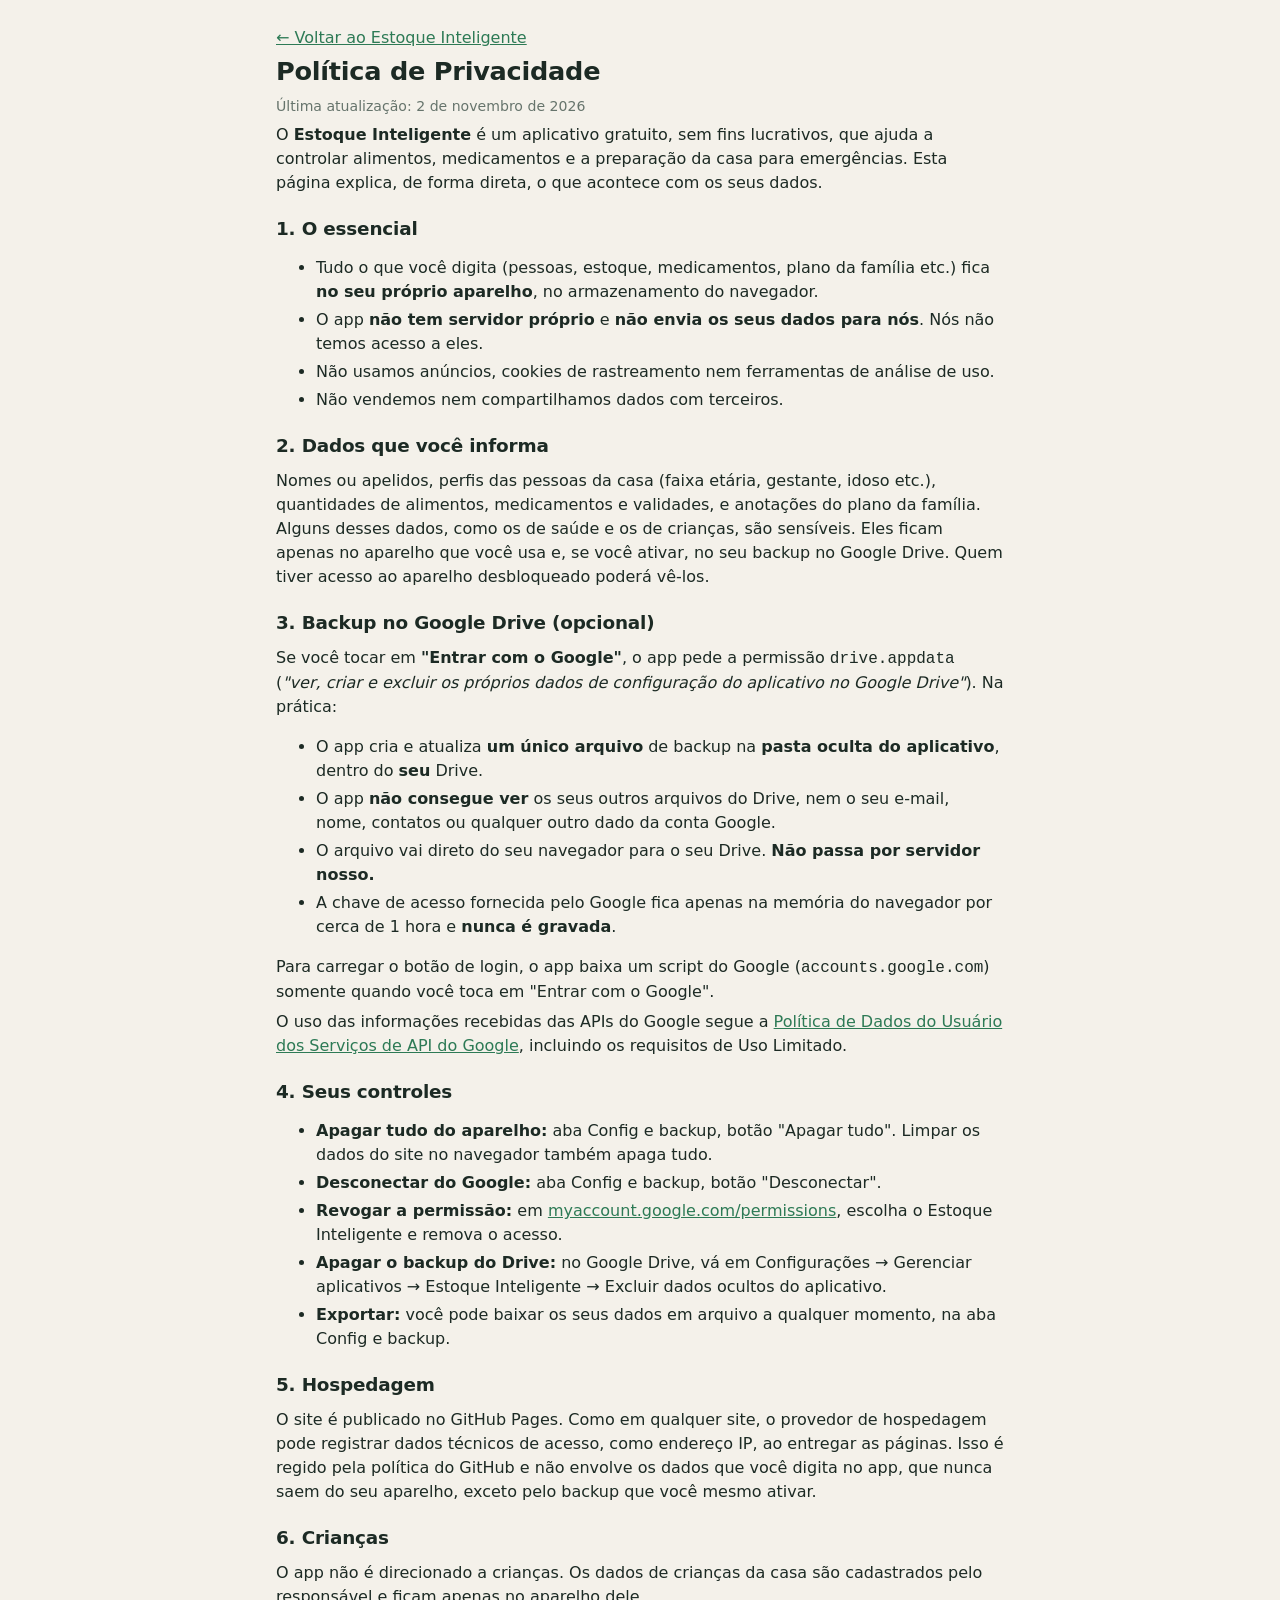
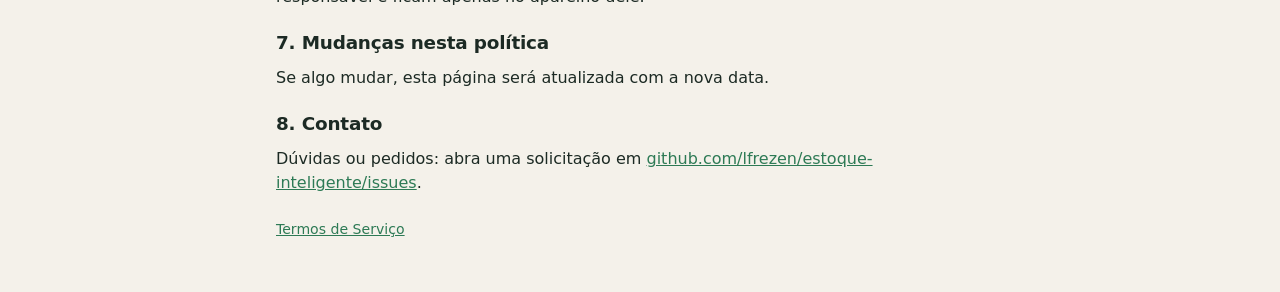
==== privacidade.html @ 289d7f4d "Páginas de Política de Privacidade e Termos de Serviço - privacidade.html e termos.html, em portuguê" ====
<!doctype html>
<html lang="pt-BR">
<head>
<meta charset="utf-8">
<meta name="viewport" content="width=device-width, initial-scale=1">
<title>Política de Privacidade · Estoque Inteligente</title>
<meta name="description" content="Como o Estoque Inteligente trata os seus dados: tudo fica no seu aparelho, e o backup no Google Drive é opcional.">
<link rel="stylesheet" href="css/style.css">
<style>.doc{max-width:760px;margin:0 auto;padding:20px 16px 48px}.doc h1{font-size:1.6rem}.doc h2{font-size:1.15rem;margin-top:22px}.doc li{margin:4px 0}.doc a{color:var(--brand)}</style>
</head>
<body>
<main class="doc">
<p><a href="./">← Voltar ao Estoque Inteligente</a></p>
<h1>Política de Privacidade</h1>
<p class="muted">Última atualização: 2 de novembro de 2026</p>

<p>O <b>Estoque Inteligente</b> é um aplicativo gratuito, sem fins lucrativos, que ajuda a controlar alimentos, medicamentos e a preparação da casa para emergências. Esta página explica, de forma direta, o que acontece com os seus dados.</p>

<h2>1. O essencial</h2>
<ul>
  <li>Tudo o que você digita (pessoas, estoque, medicamentos, plano da família etc.) fica <b>no seu próprio aparelho</b>, no armazenamento do navegador.</li>
  <li>O app <b>não tem servidor próprio</b> e <b>não envia os seus dados para nós</b>. Nós não temos acesso a eles.</li>
  <li>Não usamos anúncios, cookies de rastreamento nem ferramentas de análise de uso.</li>
  <li>Não vendemos nem compartilhamos dados com terceiros.</li>
</ul>

<h2>2. Dados que você informa</h2>
<p>Nomes ou apelidos, perfis das pessoas da casa (faixa etária, gestante, idoso etc.), quantidades de alimentos, medicamentos e validades, e anotações do plano da família. Alguns desses dados, como os de saúde e os de crianças, são sensíveis. Eles ficam apenas no aparelho que você usa e, se você ativar, no seu backup no Google Drive. Quem tiver acesso ao aparelho desbloqueado poderá vê-los.</p>

<h2>3. Backup no Google Drive (opcional)</h2>
<p>Se você tocar em <b>"Entrar com o Google"</b>, o app pede a permissão <code>drive.appdata</code> (<i>"ver, criar e excluir os próprios dados de configuração do aplicativo no Google Drive"</i>). Na prática:</p>
<ul>
  <li>O app cria e atualiza <b>um único arquivo</b> de backup na <b>pasta oculta do aplicativo</b>, dentro do <b>seu</b> Drive.</li>
  <li>O app <b>não consegue ver</b> os seus outros arquivos do Drive, nem o seu e-mail, nome, contatos ou qualquer outro dado da conta Google.</li>
  <li>O arquivo vai direto do seu navegador para o seu Drive. <b>Não passa por servidor nosso.</b></li>
  <li>A chave de acesso fornecida pelo Google fica apenas na memória do navegador por cerca de 1 hora e <b>nunca é gravada</b>.</li>
</ul>
<p>Para carregar o botão de login, o app baixa um script do Google (<code>accounts.google.com</code>) somente quando você toca em "Entrar com o Google".</p>
<p>O uso das informações recebidas das APIs do Google segue a <a href="https://developers.google.com/terms/api-services-user-data-policy" rel="noopener">Política de Dados do Usuário dos Serviços de API do Google</a>, incluindo os requisitos de Uso Limitado.</p>

<h2>4. Seus controles</h2>
<ul>
  <li><b>Apagar tudo do aparelho:</b> aba Config e backup, botão "Apagar tudo". Limpar os dados do site no navegador também apaga tudo.</li>
  <li><b>Desconectar do Google:</b> aba Config e backup, botão "Desconectar".</li>
  <li><b>Revogar a permissão:</b> em <a href="https://myaccount.google.com/permissions" rel="noopener">myaccount.google.com/permissions</a>, escolha o Estoque Inteligente e remova o acesso.</li>
  <li><b>Apagar o backup do Drive:</b> no Google Drive, vá em Configurações → Gerenciar aplicativos → Estoque Inteligente → Excluir dados ocultos do aplicativo.</li>
  <li><b>Exportar:</b> você pode baixar os seus dados em arquivo a qualquer momento, na aba Config e backup.</li>
</ul>

<h2>5. Hospedagem</h2>
<p>O site é publicado no GitHub Pages. Como em qualquer site, o provedor de hospedagem pode registrar dados técnicos de acesso, como endereço IP, ao entregar as páginas. Isso é regido pela política do GitHub e não envolve os dados que você digita no app, que nunca saem do seu aparelho, exceto pelo backup que você mesmo ativar.</p>

<h2>6. Crianças</h2>
<p>O app não é direcionado a crianças. Os dados de crianças da casa são cadastrados pelo responsável e ficam apenas no aparelho dele.</p>

<h2>7. Mudanças nesta política</h2>
<p>Se algo mudar, esta página será atualizada com a nova data.</p>

<h2>8. Contato</h2>
<p>Dúvidas ou pedidos: abra uma solicitação em <a href="https://github.com/lfrezen/estoque-inteligente/issues" rel="noopener">github.com/lfrezen/estoque-inteligente/issues</a>.</p>

<p class="muted" style="margin-top:24px"><a href="termos.html">Termos de Serviço</a></p>
</main>
</body>
</html>
---- css/style.css ----
:root {
  --bg: #f4f1ea; --bg2: #ebe7dc; --card: #ffffff; --ink: #1c2a24; --muted: #66746c; --line: #e6e1d4;
  --brand: #2d7a55; --brand-2: #1f5a3e; --brand-soft: #e3f1e9; --brand-ink: #ffffff;
  --accent: #e0a23b; --ok: #2d7a55; --warn: #c98512; --bad: #c4423a; --info: #2f6db2;
  --ok-soft: #e3f1e9; --warn-soft: #fbf0d9; --bad-soft: #fae6e3; --info-soft: #e4eefa;
  --bar: #ece8dc; --shadow: 0 1px 2px rgba(28,42,36,.05), 0 6px 18px rgba(28,42,36,.06);
  --r: 16px;
}
@media (prefers-color-scheme: dark) {
  :root { --bg: #101613; --bg2: #18201c; --card: #19211d; --ink: #e8eee9; --muted: #93a39a; --line: #2a352f;
    --brand: #4fb184; --brand-2: #3a9a6e; --brand-soft: #1d3228; --brand-ink: #08130d; --accent: #e8b550;
    --ok: #55b98b; --warn: #e5a93f; --bad: #ee7b72; --info: #7db3ec;
    --ok-soft: #1b3126; --warn-soft: #382d14; --bad-soft: #3a1f1c; --info-soft: #1a2a3d;
    --bar: #26312b; --shadow: 0 1px 2px rgba(0,0,0,.3), 0 6px 18px rgba(0,0,0,.25); }
}
* { box-sizing: border-box; }
html { scroll-behavior: smooth; }
body { margin: 0; background: var(--bg); color: var(--ink); font: 16px/1.5 system-ui, -apple-system, "Segoe UI", Roboto, sans-serif; -webkit-font-smoothing: antialiased; }

/* Cabeçalho */
.top { position: sticky; top: 0; z-index: 20; background: linear-gradient(135deg, var(--brand-2), var(--brand)); color: #fff; padding: 12px 16px 14px; box-shadow: var(--shadow); }
.top-in { max-width: 980px; margin: 0 auto; display: flex; align-items: center; justify-content: space-between; gap: 12px; flex-wrap: wrap; }
.brand { display: flex; align-items: center; gap: 10px; font-size: 1.15rem; letter-spacing: -.01em; }
.brand .logo { width: 36px; height: 36px; border-radius: 10px; background: rgba(255,255,255,.18); display: grid; place-items: center; font-size: 1.3rem; }
.brand small { display: block; font-size: .72rem; opacity: .8; font-weight: 400; letter-spacing: .02em; }
.seg { display: inline-flex; background: rgba(0,0,0,.2); border-radius: 99px; padding: 3px; gap: 2px; }
.seg button { border: 0; background: transparent; color: rgba(255,255,255,.85); font: inherit; font-size: .85rem; padding: 6px 12px; border-radius: 99px; cursor: pointer; transition: background .15s; }
.seg button[aria-pressed="true"] { background: #fff; color: var(--brand-2); font-weight: 700; }
.tabs { display: flex; gap: 6px; overflow-x: auto; padding: 10px 12px; background: var(--bg); scrollbar-width: none; }
.tabs::-webkit-scrollbar { display: none; }
.tabs-in { display: flex; gap: 6px; max-width: 980px; margin: 0 auto; width: 100%; }
.tabs button { flex: 0 0 auto; border: 1px solid var(--line); background: var(--card); color: var(--muted); padding: 7px 13px; border-radius: 99px; font: inherit; font-size: .9rem; cursor: pointer; transition: all .15s; white-space: nowrap; }
.tabs button:hover { color: var(--ink); }
.tabs button[aria-selected="true"] { background: var(--brand); border-color: var(--brand); color: var(--brand-ink); font-weight: 600; }

main { max-width: 980px; margin: 0 auto; padding: 8px 16px 24px; outline: none; animation: fade .25s ease; }
@keyframes fade { from { opacity: 0; transform: translateY(4px); } to { opacity: 1; transform: none; } }
@media (prefers-reduced-motion: reduce) { main { animation: none; } html { scroll-behavior: auto; } }
h1, h2, h3 { line-height: 1.25; margin: 0 0 8px; letter-spacing: -.01em; }
h2 { font-size: 1.35rem; margin: 8px 0 12px; }
h3 { font-size: 1.02rem; }
p { margin: 6px 0; }

/* Cartões */
.card { background: var(--card); border: 1px solid var(--line); border-radius: var(--r); padding: 18px; margin-bottom: 16px; box-shadow: var(--shadow); }
.card > h3:first-child { display: flex; align-items: center; gap: 8px; }
.grid { display: grid; gap: 12px; grid-template-columns: repeat(auto-fit, minmax(210px, 1fr)); margin-bottom: 16px; }
.muted { color: var(--muted); font-size: .88rem; }

/* Hero do painel */
.hero { display: grid; grid-template-columns: auto 1fr; gap: 22px; align-items: center; background: linear-gradient(160deg, var(--card), var(--brand-soft)); }
.ring { position: relative; width: 168px; height: 168px; }
.ring svg { transform: rotate(-90deg); width: 100%; height: 100%; }
.ring .trk { stroke: var(--bar); } .ring .val { stroke: var(--brand); transition: stroke-dashoffset .6s ease; stroke-linecap: round; }
.ring.warn .val { stroke: var(--warn); } .ring.bad .val { stroke: var(--bad); }
.ring .mid { position: absolute; inset: 0; display: grid; place-content: center; text-align: center; }
.ring .mid b { font-size: 2.3rem; line-height: 1; letter-spacing: -.03em; }
.ring .mid span { font-size: .78rem; color: var(--muted); }
.hero h2 { margin: 0 0 4px; font-size: 1.3rem; }
.chips { display: flex; flex-wrap: wrap; gap: 6px; margin-top: 10px; }
.chip { font-size: .8rem; padding: 3px 10px; border-radius: 99px; background: var(--bg2); color: var(--muted); }
@media (max-width: 560px) { .hero { grid-template-columns: 1fr; justify-items: center; text-align: center; } .chips { justify-content: center; } }

/* KPIs */
.kpi { background: var(--card); border: 1px solid var(--line); border-radius: var(--r); padding: 14px 16px; box-shadow: var(--shadow); position: relative; overflow: hidden; }
.kpi::before { content: ""; position: absolute; left: 0; top: 0; bottom: 0; width: 4px; background: var(--ok); }
.kpi.warn::before { background: var(--warn); } .kpi.bad::before { background: var(--bad); }
.kpi .ic { font-size: 1.3rem; }
.kpi .l { color: var(--muted); font-size: .82rem; }
.kpi .v { font-size: 1.7rem; font-weight: 750; line-height: 1.15; letter-spacing: -.02em; margin: 2px 0; }
.kpi.ok .v { color: var(--ok); } .kpi.warn .v { color: var(--warn); } .kpi.bad .v { color: var(--bad); }

/* Barras */
.bar { height: 10px; background: var(--bar); border-radius: 99px; overflow: hidden; }
.bar > i { display: block; height: 100%; background: var(--brand); border-radius: 99px; transition: width .5s ease; }
.bar.bad > i { background: var(--bad); } .bar.warn > i { background: var(--warn); }

/* Tabelas */
table { width: 100%; border-collapse: collapse; font-size: .92rem; }
th, td { text-align: left; padding: 10px 8px; border-bottom: 1px solid var(--line); vertical-align: middle; }
tbody tr:last-child td { border-bottom: 0; }
tbody tr:hover { background: var(--bg); }
th { color: var(--muted); font-weight: 600; font-size: .74rem; text-transform: uppercase; letter-spacing: .05em; }
td.num, th.num { text-align: right; font-variant-numeric: tabular-nums; }
.scroll { overflow-x: auto; margin: 0 -4px; padding: 0 4px; }
.fname { display: flex; align-items: center; gap: 10px; }
.fname .em { font-size: 1.35rem; width: 32px; height: 32px; display: grid; place-items: center; background: var(--bg2); border-radius: 10px; flex: 0 0 auto; }

/* Formulários */
label { display: block; font-size: .8rem; color: var(--muted); margin-bottom: 3px; font-weight: 500; }
input, select, button { font: inherit; }
input, select { width: 100%; padding: 9px 11px; border: 1px solid var(--line); border-radius: 10px; background: var(--bg); color: var(--ink); transition: border-color .15s, box-shadow .15s; }
input:focus, select:focus { outline: none; border-color: var(--brand); box-shadow: 0 0 0 3px var(--brand-soft); }
td input { padding: 5px 8px; }
button:focus-visible, .tabs button:focus-visible, .seg button:focus-visible { outline: 2px solid var(--accent); outline-offset: 2px; }
.form { display: grid; gap: 12px; grid-template-columns: repeat(auto-fit, minmax(150px, 1fr)); align-items: end; }
.btn { background: var(--brand); color: var(--brand-ink); border: 0; border-radius: 10px; padding: 10px 16px; cursor: pointer; font-weight: 650; transition: filter .15s, transform .05s; }
.btn:hover { filter: brightness(1.08); } .btn:active { transform: translateY(1px); }
.btn.sec { background: transparent; color: var(--ink); border: 1px solid var(--line); }
.btn.del { background: transparent; color: var(--bad); border: 1px solid var(--line); padding: 4px 10px; font-weight: 500; }
.btn.del:hover { background: var(--bad-soft); }
.tag { display: inline-block; padding: 1px 9px; border-radius: 99px; font-size: .74rem; background: var(--brand-soft); color: var(--brand); font-weight: 600; }
.tag.src { background: var(--info-soft); color: var(--info); } .tag.est { background: var(--bg2); color: var(--muted); }

/* Sugestões */
.sug { display: flex; gap: 12px; padding: 12px 14px; margin: 8px 0; border-radius: 12px; background: var(--info-soft); }
.sug .ic { font-size: 1.2rem; line-height: 1.4; }
.sug b { display: block; }
.sug.alto { background: var(--bad-soft); } .sug.medio { background: var(--warn-soft); } .sug.ok { background: var(--ok-soft); }
.empty { color: var(--muted); padding: 28px 12px; text-align: center; background: var(--card); border: 1px dashed var(--line); border-radius: var(--r); }
.empty big { display: block; font-size: 2.2rem; margin-bottom: 6px; }
.row2 { display: grid; gap: 16px; grid-template-columns: repeat(auto-fit, minmax(300px, 1fr)); }
.row2 > .card { margin-bottom: 0; }
.row2 { margin-bottom: 16px; }
.flex { display: flex; gap: 8px; flex-wrap: wrap; align-items: center; }
.between { justify-content: space-between; }
.disclaimer { border-radius: 12px; padding: 10px 14px; font-size: .88rem; margin: 12px 0 0; background: var(--warn-soft); }
.meal { margin-bottom: 10px; }
.menu-day { display: grid; grid-template-columns: 64px 1fr; gap: 14px; }
.menu-day .dnum { background: var(--brand-soft); color: var(--brand); border-radius: 12px; display: grid; place-content: center; text-align: center; font-weight: 700; line-height: 1.1; }
.menu-day .dnum small { font-weight: 500; font-size: .7rem; }
.foot { max-width: 980px; margin: 0 auto; padding: 8px 16px 40px; color: var(--muted); font-size: .78rem; text-align: center; }
@media (max-width: 560px) {
  main { padding: 4px 12px 20px; } .grid { grid-template-columns: 1fr 1fr; gap: 10px; } .kpi { padding: 12px; } .kpi .v { font-size: 1.35rem; }
  .seg { width: 100%; } .seg button { flex: 1; padding: 6px 4px; font-size: .8rem; }
}

/* Macronutrientes */
.macro-wrap { display: grid; grid-template-columns: 150px 1fr; gap: 20px; align-items: center; margin-top: 8px; }
.donut { position: relative; width: 150px; height: 150px; }
.donut svg { width: 100%; height: 100%; }
.donut .mid { position: absolute; inset: 0; display: grid; place-content: center; text-align: center; }
.donut .mid b { font-size: 1.35rem; line-height: 1.1; } .donut .mid span { font-size: .7rem; color: var(--muted); }
.macro-list { display: grid; gap: 14px; }
.macro .bar { margin: 6px 0 4px; }
.macro .dot { display: inline-block; width: 10px; height: 10px; border-radius: 50%; margin-right: 6px; }
.macro .src { font-size: .8rem; }
@media (max-width: 560px) { .macro-wrap { grid-template-columns: 1fr; justify-items: center; } .macro-list { width: 100%; } }

/* Seletor com busca */
.combo { position: relative; }
.combo ul { position: absolute; z-index: 30; left: 0; right: 0; top: calc(100% + 4px); max-height: 320px; overflow-y: auto; margin: 0; padding: 4px; list-style: none; background: var(--card); border: 1px solid var(--line); border-radius: 12px; box-shadow: 0 10px 30px rgba(0,0,0,.18); }
.combo li[role=option] { display: flex; align-items: center; gap: 10px; padding: 7px 8px; border-radius: 8px; cursor: pointer; }
.combo li[role=option] small { display: block; color: var(--muted); font-size: .74rem; }
.combo li[aria-selected=true] { background: var(--brand-soft); }
.combo .em { font-size: 1.2rem; width: 30px; height: 30px; display: grid; place-items: center; background: var(--bg2); border-radius: 8px; flex: 0 0 auto; }
.combo .none, .combo .more { padding: 8px; color: var(--muted); font-size: .9rem; } .combo .none .btn, .combo .more .btn { margin-top: 6px; width: 100%; }
tbody tr[hidden] { display: none; }
@media (max-width: 560px) { .combo { grid-column: 1 / -1; } }

/* ---------- Relatório para imprimir ---------- */
.rel-sheet { background: #fff; color: #111; border: 1px solid var(--line); border-radius: 12px; padding: 16px; margin-bottom: 18px; overflow-x: auto; }
.rel-sheet h1 { font-size: 1.25rem; margin: 0 0 2px; color: #111; }
.rel-head { display: flex; justify-content: space-between; align-items: flex-start; gap: 16px; flex-wrap: wrap; margin-bottom: 10px; }
.rel-sheet .rs { font-size: .8rem; color: #444; }
.rel-kpis { display: flex; gap: 8px; }
.rk { border: 1.5px solid #222; border-radius: 6px; padding: 4px 10px; min-width: 112px; }
.rk .rl { font-size: .7rem; color: #444; } .rk .rv { font-size: 1.15rem; font-weight: 800; line-height: 1.15; } .rk .rs { font-size: .68rem; }
.rel-t { width: 100%; border-collapse: collapse; font-size: .78rem; table-layout: fixed; color: #111; }
.rel-t th, .rel-t td { border: 1px solid #777; padding: 3px 5px; vertical-align: middle; background: #fff; color: #111; text-transform: none; letter-spacing: 0; }
.rel-t th { background: #e9e9e9; font-size: .7rem; text-align: center; font-weight: 700; }
.rel-t td.c { text-align: center; } .rel-t small { color: #444; font-size: .66rem; }
.rel-t tr.grp td { background: #f0f0f0; font-weight: 700; font-size: .72rem; padding: 2px 6px; }
.rel-t td.rest { height: 8mm; } .rel-t tbody.g { break-inside: avoid; page-break-inside: avoid; }
.rel-t td.bx { line-height: 1; padding: 3px; }
.rel-t.menu td { vertical-align: top; font-size: .74rem; line-height: 1.35; height: 16mm; }
.rel-t.menu th:first-child { width: 8%; }
.box { display: inline-block; width: 4.3mm; height: 4.3mm; border: 1px solid #222; margin: 0 .4mm .4mm 0; font-size: 5px; line-height: 4.3mm; text-align: center; color: #888; font-style: normal; vertical-align: middle; }
.box.big { width: 7mm; height: 7mm; display: block; margin: 1px auto 0; }
.rel-foot { font-size: .74rem; margin-top: 8px; color: #333; }
.cal-grid { display: grid; grid-template-columns: repeat(10, 1fr); gap: 3px; }
.cal { border: 1px solid #555; border-radius: 4px; padding: 2px 3px; min-height: 14.5mm; font-size: .7rem; text-align: center; background: #fff; color: #111; position: relative; }
.cal b { font-size: .85rem; display: block; line-height: 1.1; } .cal span { color: #555; font-size: .62rem; display: block; }
.cal.sem { background: repeating-linear-gradient(45deg, #fff, #fff 3px, #ddd 3px, #ddd 4px); }
.cal.marca { border: 2px solid #000; } .cal em { display: block; font-style: normal; font-size: .58rem; font-weight: 700; line-height: 1.15; }

@media print {
  @page { size: A4 landscape; margin: 8mm; }
  :root { --bg: #fff; --card: #fff; --ink: #000; --muted: #333; --line: #999; }
  html, body { background: #fff !important; color: #000 !important; font-size: 12px; }
  .top, .tabs, .foot, .no-print, footer { display: none !important; }
  main { max-width: none !important; padding: 0 !important; animation: none !important; }
  .rel-sheet { border: 0; border-radius: 0; padding: 0; margin: 0; overflow: visible; page-break-after: always; break-after: page; }
  .rel-sheet:last-of-type { page-break-after: auto; break-after: auto; }
  .rel-t thead { display: table-header-group; }
  .rel-t tr { page-break-inside: avoid; break-inside: avoid; }
  .rel-t th, .rel-t td, .cal, .rk, .box, .rel-t tr.grp td, .cal.sem { -webkit-print-color-adjust: exact; print-color-adjust: exact; }
}
@media (max-width: 560px) { .cal-grid { grid-template-columns: repeat(5, 1fr); } }

/* Medicamentos */
.tag.bad { background: var(--bad-soft); color: var(--bad); } .tag.warn { background: var(--warn-soft); color: var(--warn); }
b.bad { color: var(--bad); } b.warn { color: var(--warn); } b.ok { color: var(--ok); }
details.dica { border-top: 1px solid var(--line); padding: 8px 0; } details.dica:first-of-type { border-top: 0; }
details.dica summary { cursor: pointer; font-weight: 600; } details.dica p { margin: 6px 0 2px; color: var(--ink); }

/* Prontidão */
.pr-hero { display: flex; align-items: center; gap: 18px; margin-bottom: 12px; }
.pr-num { width: 104px; height: 104px; border-radius: 50%; display: grid; place-content: center; text-align: center; border: 8px solid var(--brand); flex: 0 0 auto; }
.pr-num b { font-size: 2.2rem; line-height: 1; } .pr-num span { font-size: .7rem; color: var(--muted); }
.pr-hero h2 { margin: 0; }
.chk { display: flex; gap: 10px; align-items: flex-start; padding: 7px 0; border-top: 1px solid var(--line); cursor: pointer; }
.chk input { width: 20px; height: 20px; margin-top: 2px; flex: 0 0 auto; accent-color: var(--brand); }
.chk small { color: var(--muted); }
details.area summary { cursor: pointer; display: flex; justify-content: space-between; gap: 10px; align-items: center; list-style: none; }
details.area summary::-webkit-details-marker { display: none; }
.rel-2col { display: grid; grid-template-columns: 1fr 1fr; gap: 12px; }
.rel-t.plan td { height: 11mm; vertical-align: top; }
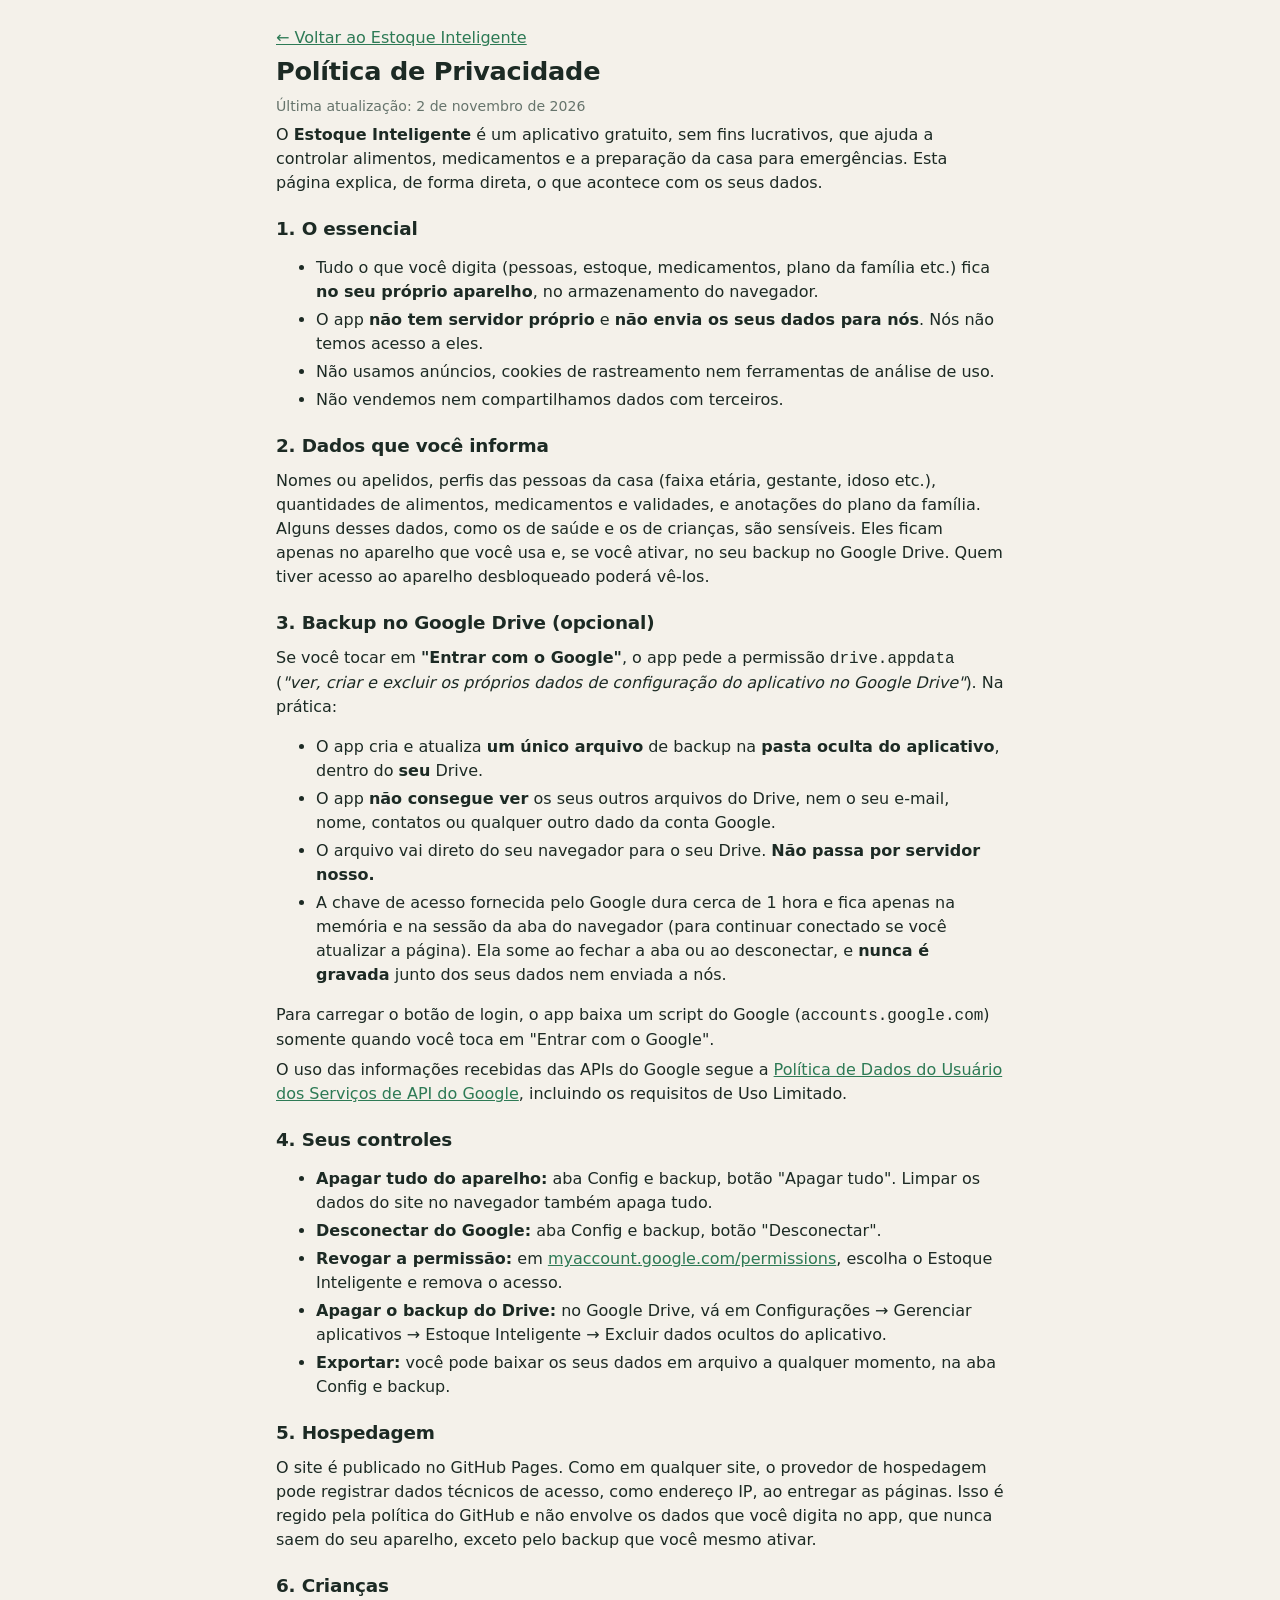
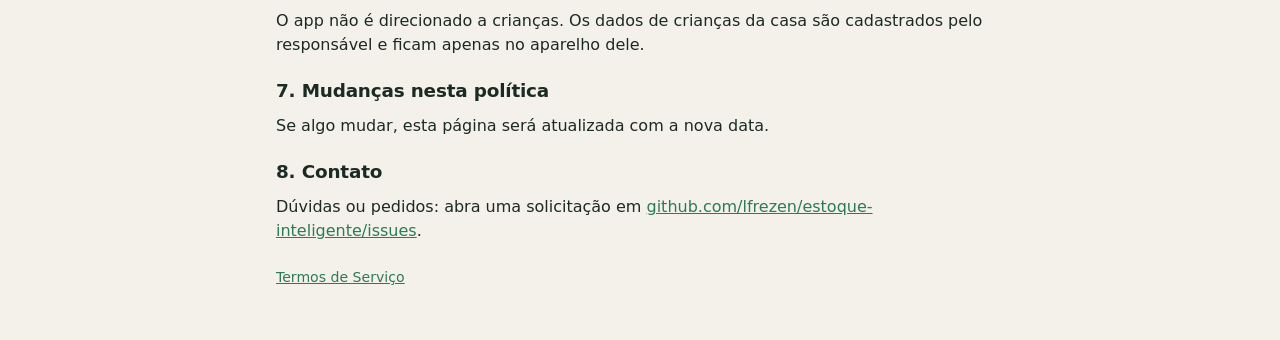
==== commit 621a9dd6: "Google Drive: atualizar a página não desconecta (token na sessão da aba) Co-Authored-By: Claude Sonn" ====
--- a/privacidade.html
+++ b/privacidade.html
@@ -33,7 +33,7 @@
   <li>O app cria e atualiza <b>um único arquivo</b> de backup na <b>pasta oculta do aplicativo</b>, dentro do <b>seu</b> Drive.</li>
   <li>O app <b>não consegue ver</b> os seus outros arquivos do Drive, nem o seu e-mail, nome, contatos ou qualquer outro dado da conta Google.</li>
   <li>O arquivo vai direto do seu navegador para o seu Drive. <b>Não passa por servidor nosso.</b></li>
-  <li>A chave de acesso fornecida pelo Google fica apenas na memória do navegador por cerca de 1 hora e <b>nunca é gravada</b>.</li>
+  <li>A chave de acesso fornecida pelo Google dura cerca de 1 hora e fica apenas na memória e na sessão da aba do navegador (para continuar conectado se você atualizar a página). Ela some ao fechar a aba ou ao desconectar, e <b>nunca é gravada</b> junto dos seus dados nem enviada a nós.</li>
 </ul>
 <p>Para carregar o botão de login, o app baixa um script do Google (<code>accounts.google.com</code>) somente quando você toca em "Entrar com o Google".</p>
 <p>O uso das informações recebidas das APIs do Google segue a <a href="https://developers.google.com/terms/api-services-user-data-policy" rel="noopener">Política de Dados do Usuário dos Serviços de API do Google</a>, incluindo os requisitos de Uso Limitado.</p>
--- a/css/style.css
+++ b/css/style.css
@@ -44,7 +44,7 @@
 /* Cartões */
 .card { background: var(--card); border: 1px solid var(--line); border-radius: var(--r); padding: 18px; margin-bottom: 16px; box-shadow: var(--shadow); }
 .card > h3:first-child { display: flex; align-items: center; gap: 8px; }
-.grid { display: grid; gap: 12px; grid-template-columns: repeat(auto-fit, minmax(210px, 1fr)); margin-bottom: 16px; }
+.grid { display: grid; gap: 12px; grid-template-columns: repeat(auto-fit, minmax(190px, 1fr)); margin-bottom: 16px; }
 .muted { color: var(--muted); font-size: .88rem; }
 
 /* Hero do painel */
@@ -139,6 +139,10 @@
 
 /* Seletor com busca */
 .combo { position: relative; }
+.form[data-form=estoque] { position: relative; }
+.form[data-form=estoque] .combo { position: static; }
+.form[data-form=estoque] .combo ul { max-height: 380px; }
+.form[data-form=estoque] .combo li[role=option] { padding: 8px 10px; }
 .combo ul { position: absolute; z-index: 30; left: 0; right: 0; top: calc(100% + 4px); max-height: 320px; overflow-y: auto; margin: 0; padding: 4px; list-style: none; background: var(--card); border: 1px solid var(--line); border-radius: 12px; box-shadow: 0 10px 30px rgba(0,0,0,.18); }
 .combo li[role=option] { display: flex; align-items: center; gap: 10px; padding: 7px 8px; border-radius: 8px; cursor: pointer; }
 .combo li[role=option] small { display: block; color: var(--muted); font-size: .74rem; }
@@ -206,3 +210,48 @@
 details.area summary::-webkit-details-marker { display: none; }
 .rel-2col { display: grid; grid-template-columns: 1fr 1fr; gap: 12px; }
 .rel-t.plan td { height: 11mm; vertical-align: top; }
+
+/* Aviso de backup no Painel */
+#avisoBackup, #avisoValidade { flex-wrap: wrap; margin-bottom: 16px; }
+#avisoBackup > div:nth-child(2), #avisoValidade > div:nth-child(2) { flex: 1 1 220px; min-width: 0; }
+@media (max-width: 560px) { #avisoBackup > .flex, #avisoValidade > .flex { flex: 0 0 100%; padding-left: 34px; } }
+
+/* ---------- Ajustes de layout: cabeçalho, menu lateral no desktop, rodapé ---------- */
+:root { --hdr1: #1f5a3e; --hdr2: #2d7a55; }
+@media (prefers-color-scheme: dark) { :root { --hdr1: #143326; --hdr2: #1d4a37; } }
+.top { background: linear-gradient(135deg, var(--hdr1), var(--hdr2)); }
+.top-in, .layout, .foot { max-width: 1160px; }
+.layout { margin: 0 auto; }
+.foot a { color: var(--brand); text-decoration: underline; }
+@media (min-width: 900px) {
+  .top { padding: 14px 24px; }
+  .layout { display: grid; grid-template-columns: 220px minmax(0, 1fr); gap: 28px; padding: 0 24px; align-items: start; }
+  .tabs { position: sticky; top: 84px; display: block; padding: 16px 0 24px; overflow: visible; background: transparent; max-height: calc(100vh - 100px); overflow-y: auto; }
+  .tabs-in { flex-direction: column; max-width: none; margin: 0; gap: 3px; }
+  .tabs button { width: 100%; text-align: left; border: 0; background: transparent; padding: 10px 14px; border-radius: 12px; font-size: .95rem; }
+  .tabs button:hover { background: var(--bg2); }
+  .tabs button[aria-selected="true"] { background: var(--brand); color: var(--brand-ink); }
+  main { max-width: none; margin: 0; padding: 20px 0 32px; min-width: 0; }
+  .foot { padding: 8px 24px 40px; }
+}
+@media print { .layout { display: block !important; padding: 0 !important; max-width: none !important; } }
+
+/* Finanças */
+.fin-bars { display: flex; align-items: stretch; gap: 6px; height: 170px; margin-top: 6px; }
+.fin-bar { flex: 1; min-width: 0; display: flex; flex-direction: column; justify-content: flex-end; align-items: center; gap: 3px; border: 0; background: transparent; cursor: pointer; padding: 0; color: var(--muted); font: inherit; }
+.fin-bar i { display: block; width: 100%; background: var(--brand-soft); border-radius: 6px 6px 0 0; min-height: 3px; transition: background .15s; }
+.fin-bar:hover i { background: var(--brand); opacity: .7; }
+.fin-bar.sel i { background: var(--brand); }
+.fin-bar .v { font-size: .68rem; min-height: 1em; } .fin-bar .l { font-size: .7rem; } .fin-bar.sel .l { color: var(--ink); font-weight: 700; }
+
+/* Sino e central de notificações */
+.top-in .brand { flex: 1; min-width: 0; }
+.bell { position: relative; flex: 0 0 auto; width: 42px; height: 42px; border: 0; border-radius: 50%; background: rgba(255,255,255,.16); color: #fff; font-size: 1.2rem; cursor: pointer; display: grid; place-items: center; transition: background .15s; }
+.bell:hover { background: rgba(255,255,255,.26); }
+.bell[aria-pressed="true"] { background: #fff; }
+.bell .badge { position: absolute; top: -4px; right: -4px; min-width: 21px; height: 21px; padding: 0 5px; border-radius: 99px; background: var(--bad); color: #fff; font-size: .72rem; font-weight: 800; display: grid; place-items: center; border: 2px solid var(--hdr2); line-height: 1; }
+.bell .badge[hidden] { display: none; }
+.bell .badge.medio { background: var(--warn); }
+.notif { margin: 0 0 10px; flex-wrap: wrap; }
+.notif > div:nth-child(2) { flex: 1 1 240px; min-width: 0; }
+@media (max-width: 560px) { .top-in { flex-wrap: wrap; } .bell { order: 2; } .seg { order: 3; } .notif > .flex { flex: 0 0 100%; padding-left: 34px; } }
